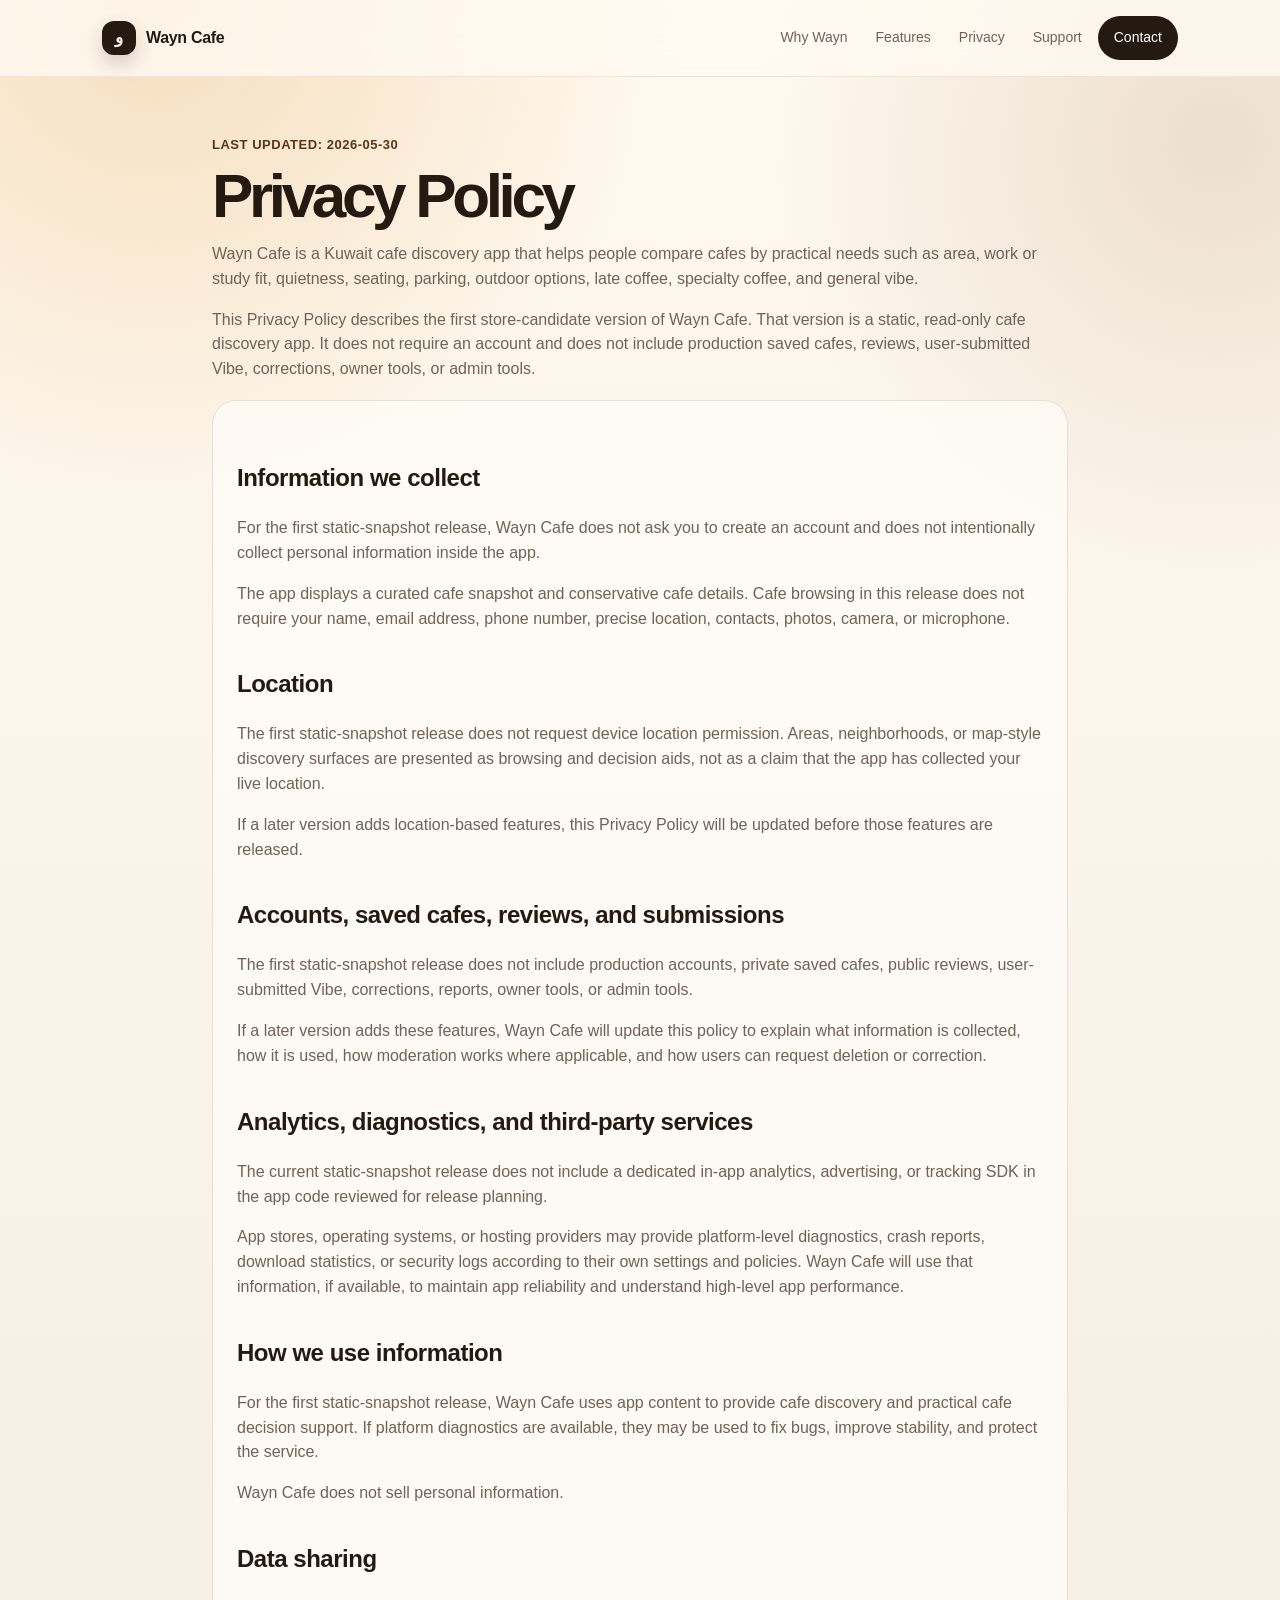
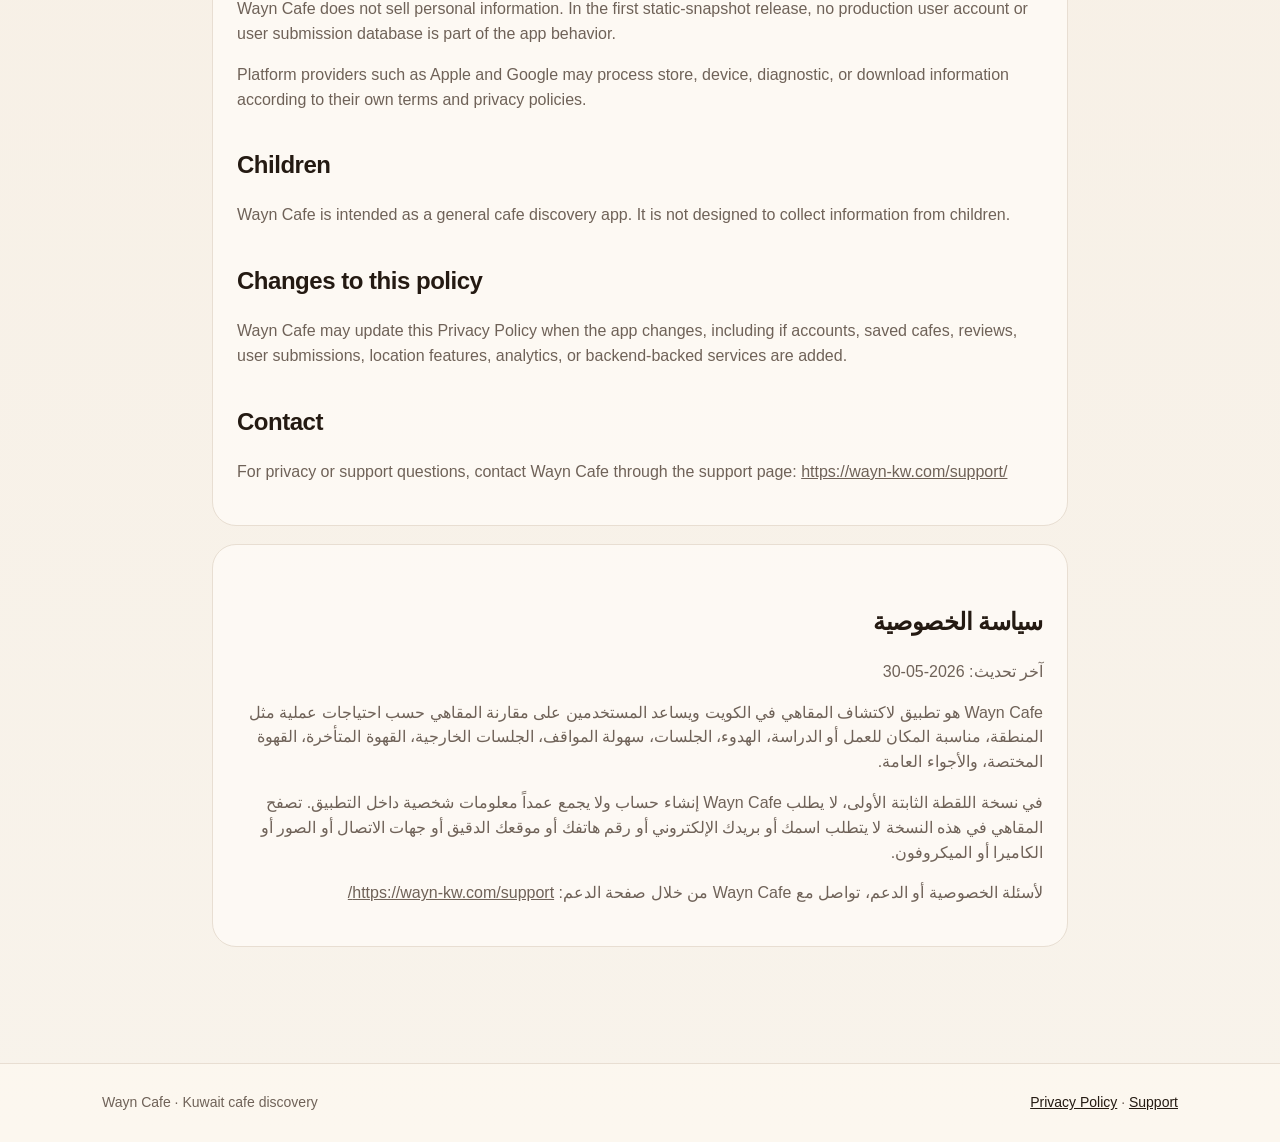
==== privacy/index.html @ e28cfc1f "Update Wayn Cafe public site" ====
<!doctype html>
<html lang="en">
<head>
  <meta charset="utf-8">
  <meta name="viewport" content="width=device-width, initial-scale=1">
  <title>Privacy Policy — Wayn Cafe</title>
  <meta name="description" content="Privacy policy for the first static-snapshot Wayn Cafe release.">
  <meta property="og:title" content="Privacy Policy — Wayn Cafe">
  <meta property="og:description" content="Privacy policy for the first static-snapshot Wayn Cafe release.">
  <meta property="og:type" content="website">
  <meta property="og:url" content="https://wayn-kw.com/privacy/">
  <link rel="canonical" href="https://wayn-kw.com/privacy/">
  <link rel="stylesheet" href="/assets/styles.css">
</head>
<body>
<a class="skip-link" href="#content">Skip to content</a>
<header class="site-header">
  <nav class="nav" aria-label="Primary">
    <a class="brand" href="/"><span class="brand-mark" aria-hidden="true">و</span><span>Wayn Cafe</span></a>
    <div class="nav-links">
      <a href="/#why">Why Wayn</a>
      <a href="/#features">Features</a>
      <a href="/privacy/">Privacy</a>
      <a href="/support/">Support</a>
      <a class="pill" href="/support/">Contact</a>
    </div>
  </nav>
</header>
<main id="content">

<section class="page">
  <div class="eyebrow">Last updated: 2026-05-30</div>
  <h1>Privacy Policy</h1>
  <p>Wayn Cafe is a Kuwait cafe discovery app that helps people compare cafes by practical needs such as area, work or study fit, quietness, seating, parking, outdoor options, late coffee, specialty coffee, and general vibe.</p>
  <p>This Privacy Policy describes the first store-candidate version of Wayn Cafe. That version is a static, read-only cafe discovery app. It does not require an account and does not include production saved cafes, reviews, user-submitted Vibe, corrections, owner tools, or admin tools.</p>
  <div class="legal-card">
    <h2>Information we collect</h2>
    <p>For the first static-snapshot release, Wayn Cafe does not ask you to create an account and does not intentionally collect personal information inside the app.</p>
    <p>The app displays a curated cafe snapshot and conservative cafe details. Cafe browsing in this release does not require your name, email address, phone number, precise location, contacts, photos, camera, or microphone.</p>
    <h2>Location</h2>
    <p>The first static-snapshot release does not request device location permission. Areas, neighborhoods, or map-style discovery surfaces are presented as browsing and decision aids, not as a claim that the app has collected your live location.</p>
    <p>If a later version adds location-based features, this Privacy Policy will be updated before those features are released.</p>
    <h2>Accounts, saved cafes, reviews, and submissions</h2>
    <p>The first static-snapshot release does not include production accounts, private saved cafes, public reviews, user-submitted Vibe, corrections, reports, owner tools, or admin tools.</p>
    <p>If a later version adds these features, Wayn Cafe will update this policy to explain what information is collected, how it is used, how moderation works where applicable, and how users can request deletion or correction.</p>
    <h2>Analytics, diagnostics, and third-party services</h2>
    <p>The current static-snapshot release does not include a dedicated in-app analytics, advertising, or tracking SDK in the app code reviewed for release planning.</p>
    <p>App stores, operating systems, or hosting providers may provide platform-level diagnostics, crash reports, download statistics, or security logs according to their own settings and policies. Wayn Cafe will use that information, if available, to maintain app reliability and understand high-level app performance.</p>
    <h2>How we use information</h2>
    <p>For the first static-snapshot release, Wayn Cafe uses app content to provide cafe discovery and practical cafe decision support. If platform diagnostics are available, they may be used to fix bugs, improve stability, and protect the service.</p>
    <p>Wayn Cafe does not sell personal information.</p>
    <h2>Data sharing</h2>
    <p>Wayn Cafe does not sell personal information. In the first static-snapshot release, no production user account or user submission database is part of the app behavior.</p>
    <p>Platform providers such as Apple and Google may process store, device, diagnostic, or download information according to their own terms and privacy policies.</p>
    <h2>Children</h2>
    <p>Wayn Cafe is intended as a general cafe discovery app. It is not designed to collect information from children.</p>
    <h2>Changes to this policy</h2>
    <p>Wayn Cafe may update this Privacy Policy when the app changes, including if accounts, saved cafes, reviews, user submissions, location features, analytics, or backend-backed services are added.</p>
    <h2>Contact</h2>
    <p>For privacy or support questions, contact Wayn Cafe through the support page: <a href="/support/">https://wayn-kw.com/support/</a></p>
  </div>
  <div class="legal-card arabic" lang="ar">
    <h2>سياسة الخصوصية</h2>
    <p>آخر تحديث: 2026-05-30</p>
    <p>Wayn Cafe هو تطبيق لاكتشاف المقاهي في الكويت ويساعد المستخدمين على مقارنة المقاهي حسب احتياجات عملية مثل المنطقة، مناسبة المكان للعمل أو الدراسة، الهدوء، الجلسات، سهولة المواقف، الجلسات الخارجية، القهوة المتأخرة، القهوة المختصة، والأجواء العامة.</p>
    <p>في نسخة اللقطة الثابتة الأولى، لا يطلب Wayn Cafe إنشاء حساب ولا يجمع عمداً معلومات شخصية داخل التطبيق. تصفح المقاهي في هذه النسخة لا يتطلب اسمك أو بريدك الإلكتروني أو رقم هاتفك أو موقعك الدقيق أو جهات الاتصال أو الصور أو الكاميرا أو الميكروفون.</p>
    <p>لأسئلة الخصوصية أو الدعم، تواصل مع Wayn Cafe من خلال صفحة الدعم: <a href="/support/">https://wayn-kw.com/support/</a></p>
  </div>
</section>

</main>
<footer class="site-footer">
  <div class="footer-inner">
    <span>Wayn Cafe · Kuwait cafe discovery</span>
    <span><a href="/privacy/">Privacy Policy</a> · <a href="/support/">Support</a></span>
  </div>
</footer>
</body>
</html>
---- assets/styles.css ----
:root {
  color-scheme: light;
  --ink: #241a12;
  --muted: #6f6258;
  --line: #e8ded2;
  --paper: #fffaf2;
  --bg: #f7f0e6;
  --card: #fffdf8;
  --coffee: #5a341d;
  --coffee-2: #8d5b35;
  --date: #0f5132;
  --cream: #f2dfc3;
  --shadow: 0 18px 60px rgba(63, 37, 18, .12);
  --radius: 26px;
}
* { box-sizing: border-box; }
html { scroll-behavior: smooth; }
body {
  margin: 0;
  font-family: ui-sans-serif, -apple-system, BlinkMacSystemFont, "Segoe UI", Inter, Arial, sans-serif;
  color: var(--ink);
  background:
    radial-gradient(circle at 12% 0%, rgba(242, 211, 169, .72), transparent 32rem),
    radial-gradient(circle at 95% 5%, rgba(167, 119, 78, .20), transparent 28rem),
    linear-gradient(180deg, #fff9ef 0%, var(--bg) 52%, #f8f3eb 100%);
  line-height: 1.55;
}
a { color: inherit; }
.skip-link { position:absolute; left:-999px; top:auto; width:1px; height:1px; overflow:hidden; }
.skip-link:focus { left: 18px; top: 18px; width: auto; height: auto; padding: 10px 12px; background: var(--ink); color: white; border-radius: 999px; z-index: 10; }
.site-header {
  position: sticky; top: 0; z-index: 5;
  backdrop-filter: blur(18px);
  background: rgba(255, 250, 242, .78);
  border-bottom: 1px solid rgba(232, 222, 210, .75);
}
.nav { max-width: 1120px; margin: 0 auto; padding: 16px 22px; display:flex; align-items:center; justify-content:space-between; gap: 18px; }
.brand { display:flex; align-items:center; gap: 10px; font-weight: 800; text-decoration:none; letter-spacing: -.02em; }
.brand-mark { width: 34px; height:34px; display:grid; place-items:center; border-radius:12px; background: var(--ink); color: #fff4e1; font-size: 17px; box-shadow: 0 8px 18px rgba(36,26,18,.18); }
.nav-links { display:flex; align-items:center; gap: 4px; flex-wrap: wrap; justify-content:flex-end; }
.nav-links a { min-height:44px; display:grid; place-items:center; padding: 0 12px; text-decoration:none; color: var(--muted); border-radius: 999px; font-size: 14px; }
.nav-links a:hover, .nav-links a:focus-visible { background: rgba(90,52,29,.08); color: var(--ink); outline:none; }
.nav-links .pill { background: var(--ink); color: white; padding-inline: 16px; }
main { overflow:hidden; }
.hero { max-width:1120px; margin:0 auto; padding: 76px 22px 42px; display:grid; grid-template-columns: minmax(0, 1fr) minmax(320px, 460px); gap: 44px; align-items:center; }
.eyebrow { color: var(--coffee); font-weight:700; letter-spacing:.04em; text-transform:uppercase; font-size:13px; }
h1 { margin: 12px 0 16px; font-size: clamp(42px, 7vw, 76px); line-height: .95; letter-spacing: -.07em; max-width: 850px; }
.lede { font-size: clamp(18px, 2vw, 22px); color: var(--muted); max-width: 680px; margin: 0 0 26px; }
.cta-row { display:flex; flex-wrap:wrap; gap:12px; align-items:center; margin-top: 26px; }
.button { min-height:48px; display:inline-flex; align-items:center; justify-content:center; gap:8px; border-radius:999px; padding: 0 18px; text-decoration:none; font-weight: 750; border:1px solid transparent; }
.button.primary { background: var(--ink); color:white; box-shadow: 0 12px 28px rgba(36,26,18,.18); }
.button.secondary { background:rgba(255,255,255,.56); border-color: var(--line); color:var(--ink); }
.hero-card { position:relative; min-height: 520px; border-radius: 38px; background: linear-gradient(145deg, #3a2114, #7b4a2a 58%, #c38b55); box-shadow: var(--shadow); overflow:hidden; border:1px solid rgba(255,255,255,.38); }
.hero-card:before { content:""; position:absolute; inset:0; background: radial-gradient(circle at 20% 20%, rgba(255,255,255,.34), transparent 15rem), linear-gradient(180deg, transparent 0 52%, rgba(36,26,18,.64)); }
.skyline { position:absolute; z-index:1; left:0; right:0; bottom:0; height: 150px; color: rgba(255,244,225,.96); }
.phone { position:absolute; z-index:2; inset: 34px 30px auto; border-radius: 34px; background: rgba(255,250,242,.94); color:var(--ink); padding:18px; box-shadow: 0 20px 70px rgba(0,0,0,.26); border: 1px solid rgba(255,255,255,.55); }
.phone-top { display:flex; justify-content:space-between; align-items:center; margin-bottom: 16px; color: var(--muted); font-size: 13px; }
.search { background:#f3eadf; border-radius: 16px; padding: 12px 14px; color: var(--muted); margin-bottom: 14px; }
.choice { background:white; border:1px solid #eee3d7; border-radius: 22px; padding: 14px; margin-top:10px; box-shadow: 0 8px 18px rgba(90,52,29,.06); }
.choice strong { display:block; }
.tags { display:flex; gap:7px; flex-wrap:wrap; margin-top:10px; }
.tag { font-size:12px; border-radius:999px; padding:5px 8px; background:#f4eadc; color:#5d4938; }
.section { max-width:1120px; margin:0 auto; padding: 54px 22px; }
.section h2 { font-size: clamp(30px, 4vw, 48px); letter-spacing:-.045em; line-height:1.04; margin:0 0 14px; }
.section-intro { color:var(--muted); font-size:18px; max-width:720px; margin:0 0 28px; }
.grid { display:grid; grid-template-columns: repeat(3, minmax(0, 1fr)); gap:16px; }
.card { background: rgba(255,253,248,.78); border:1px solid rgba(232,222,210,.86); border-radius: var(--radius); padding:22px; box-shadow: 0 10px 26px rgba(63,37,18,.055); }
.card h3 { margin:0 0 8px; font-size:20px; letter-spacing:-.02em; }
.card p { margin:0; color: var(--muted); }
.intent-list { display:flex; flex-wrap:wrap; gap:10px; margin-top: 18px; }
.intent-list span { border:1px solid var(--line); background:rgba(255,255,255,.58); border-radius:999px; padding:10px 13px; color:#4d3c2e; }
.split { display:grid; grid-template-columns: .9fr 1.1fr; gap:18px; align-items:stretch; }
.notice { background: var(--ink); color:#fff7e9; border-radius: 34px; padding: 32px; display:flex; flex-direction:column; justify-content:space-between; min-height: 310px; }
.notice p { color: rgba(255,247,233,.78); }
.arabic { direction:rtl; text-align:right; font-family: ui-sans-serif, -apple-system, BlinkMacSystemFont, "Segoe UI", Tahoma, Arial, sans-serif; }
.page { max-width: 900px; margin: 0 auto; padding: 58px 22px 80px; }
.page h1 { font-size: clamp(38px, 6vw, 62px); }
.page h2 { margin-top: 34px; font-size: 24px; letter-spacing:-.02em; }
.page p, .page li { color: var(--muted); }
.page .legal-card { background: rgba(255,253,248,.72); border: 1px solid var(--line); border-radius: 24px; padding: 24px; margin-top: 18px; }
.site-footer { border-top:1px solid var(--line); margin-top: 36px; background: rgba(255,250,242,.48); }
.footer-inner { max-width:1120px; margin:0 auto; padding:28px 22px; display:flex; justify-content:space-between; gap:18px; flex-wrap:wrap; color:var(--muted); font-size:14px; }
.footer-inner a { color:var(--ink); }
@media (max-width: 860px) {
  .hero { grid-template-columns: 1fr; padding-top: 46px; }
  .hero-card { min-height: 450px; }
  .grid, .split { grid-template-columns: 1fr; }
  .nav { align-items:flex-start; }
  .nav-links a:not(.pill) { display:none; }
}
@media (prefers-reduced-motion: reduce) { html { scroll-behavior:auto; } *, *:before, *:after { animation-duration:.001ms !important; transition-duration:.001ms !important; } }
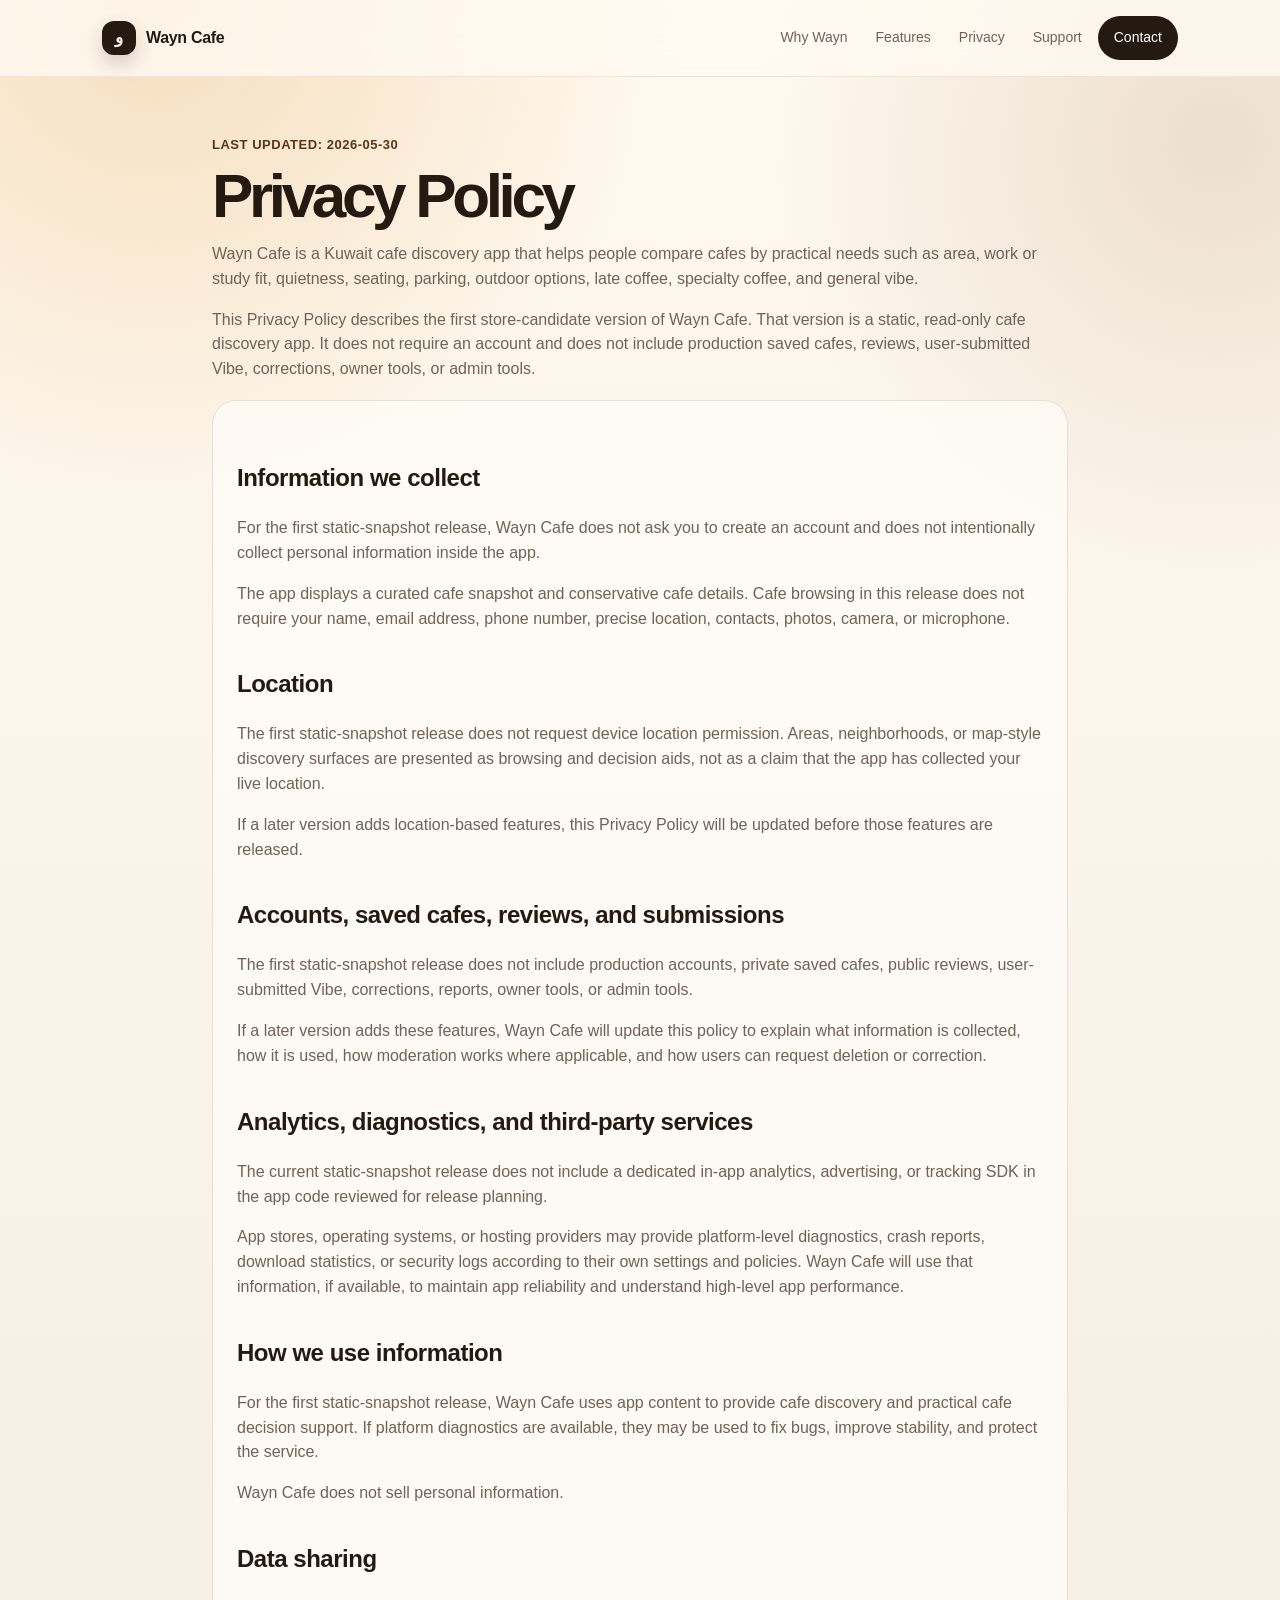
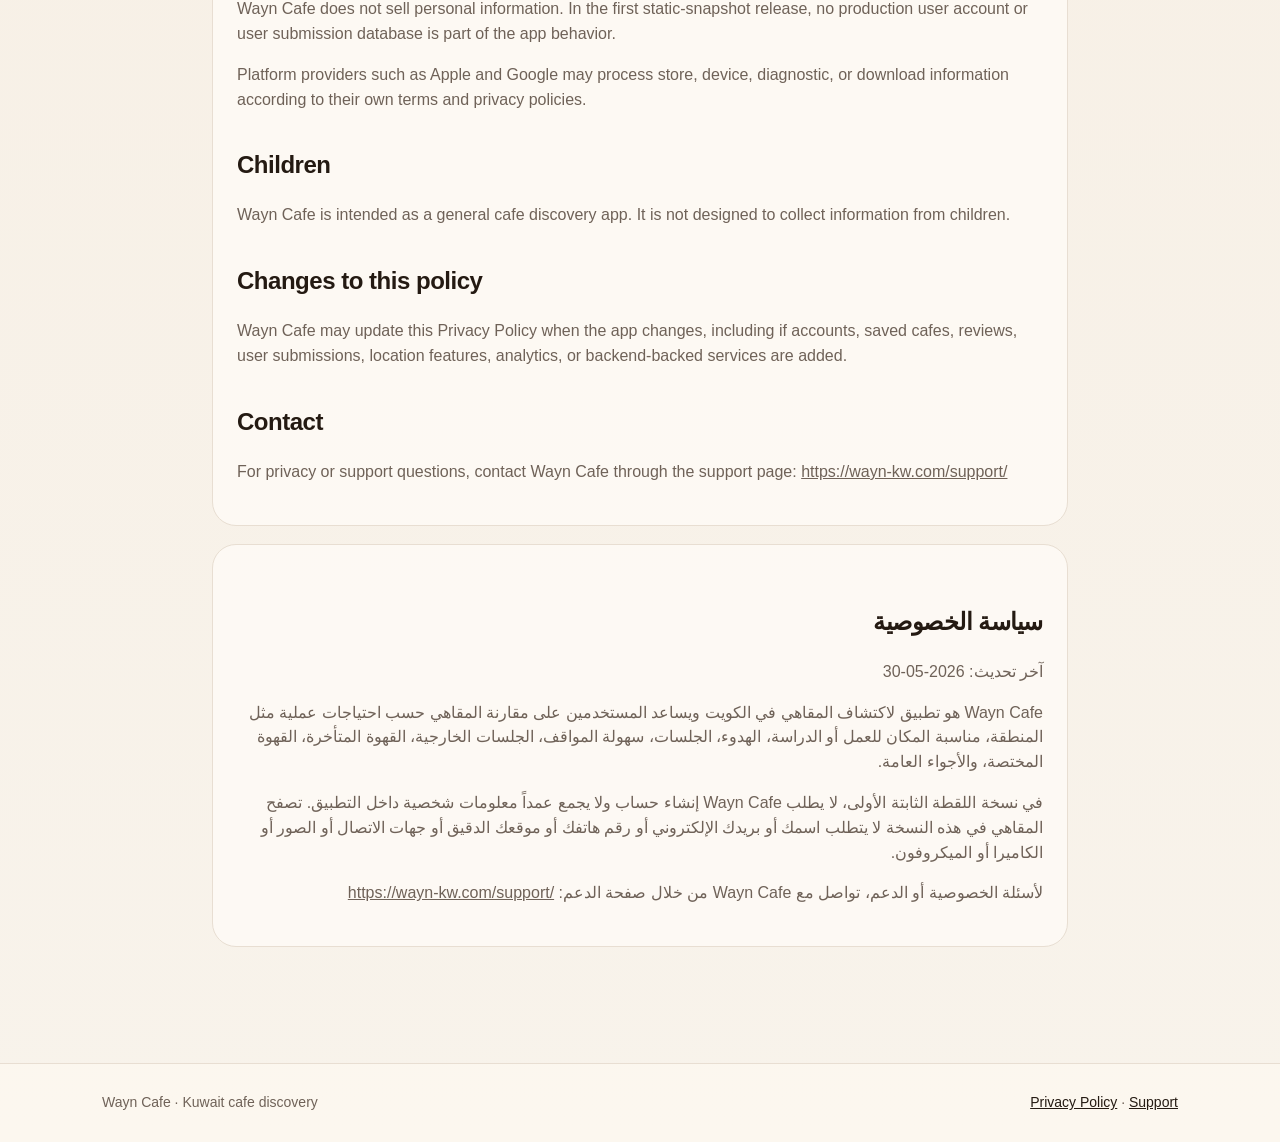
==== commit 1d96305f: "Polish policy and support RTL links" ====
--- a/privacy/index.html
+++ b/privacy/index.html
@@ -57,14 +57,14 @@
     <h2>Changes to this policy</h2>
     <p>Wayn Cafe may update this Privacy Policy when the app changes, including if accounts, saved cafes, reviews, user submissions, location features, analytics, or backend-backed services are added.</p>
     <h2>Contact</h2>
-    <p>For privacy or support questions, contact Wayn Cafe through the support page: <a href="/support/">https://wayn-kw.com/support/</a></p>
+    <p>For privacy or support questions, contact Wayn Cafe through the support page: <a href="/support/" dir="ltr">https://wayn-kw.com/support/</a></p>
   </div>
   <div class="legal-card arabic" lang="ar">
     <h2>سياسة الخصوصية</h2>
     <p>آخر تحديث: 2026-05-30</p>
     <p>Wayn Cafe هو تطبيق لاكتشاف المقاهي في الكويت ويساعد المستخدمين على مقارنة المقاهي حسب احتياجات عملية مثل المنطقة، مناسبة المكان للعمل أو الدراسة، الهدوء، الجلسات، سهولة المواقف، الجلسات الخارجية، القهوة المتأخرة، القهوة المختصة، والأجواء العامة.</p>
     <p>في نسخة اللقطة الثابتة الأولى، لا يطلب Wayn Cafe إنشاء حساب ولا يجمع عمداً معلومات شخصية داخل التطبيق. تصفح المقاهي في هذه النسخة لا يتطلب اسمك أو بريدك الإلكتروني أو رقم هاتفك أو موقعك الدقيق أو جهات الاتصال أو الصور أو الكاميرا أو الميكروفون.</p>
-    <p>لأسئلة الخصوصية أو الدعم، تواصل مع Wayn Cafe من خلال صفحة الدعم: <a href="/support/">https://wayn-kw.com/support/</a></p>
+    <p>لأسئلة الخصوصية أو الدعم، تواصل مع Wayn Cafe من خلال صفحة الدعم: <a href="/support/" dir="ltr">https://wayn-kw.com/support/</a></p>
   </div>
 </section>
 
--- a/assets/styles.css
+++ b/assets/styles.css
@@ -1,4 +1,3 @@
-
 :root {
   color-scheme: light;
   --ink: #241a12;
@@ -11,6 +10,7 @@
   --coffee-2: #8d5b35;
   --date: #0f5132;
   --cream: #f2dfc3;
+  --amber: #c4834b;
   --shadow: 0 18px 60px rgba(63, 37, 18, .12);
   --radius: 26px;
 }
@@ -25,6 +25,7 @@
     radial-gradient(circle at 95% 5%, rgba(167, 119, 78, .20), transparent 28rem),
     linear-gradient(180deg, #fff9ef 0%, var(--bg) 52%, #f8f3eb 100%);
   line-height: 1.55;
+  overflow-x: hidden;
 }
 a { color: inherit; }
 .skip-link { position:absolute; left:-999px; top:auto; width:1px; height:1px; overflow:hidden; }
@@ -43,27 +44,80 @@
 .nav-links a:hover, .nav-links a:focus-visible { background: rgba(90,52,29,.08); color: var(--ink); outline:none; }
 .nav-links .pill { background: var(--ink); color: white; padding-inline: 16px; }
 main { overflow:hidden; }
-.hero { max-width:1120px; margin:0 auto; padding: 76px 22px 42px; display:grid; grid-template-columns: minmax(0, 1fr) minmax(320px, 460px); gap: 44px; align-items:center; }
-.eyebrow { color: var(--coffee); font-weight:700; letter-spacing:.04em; text-transform:uppercase; font-size:13px; }
+.hero { max-width:1180px; margin:0 auto; padding: 72px 22px 46px; display:grid; grid-template-columns: minmax(0, .92fr) minmax(360px, 520px); gap: 48px; align-items:center; }
+.hero-copy { min-width: 0; }
+.eyebrow { color: var(--coffee); font-weight:800; letter-spacing:.04em; text-transform:uppercase; font-size:13px; }
 h1 { margin: 12px 0 16px; font-size: clamp(42px, 7vw, 76px); line-height: .95; letter-spacing: -.07em; max-width: 850px; }
-.lede { font-size: clamp(18px, 2vw, 22px); color: var(--muted); max-width: 680px; margin: 0 0 26px; }
-.cta-row { display:flex; flex-wrap:wrap; gap:12px; align-items:center; margin-top: 26px; }
+.lede { font-size: clamp(18px, 2vw, 22px); color: var(--muted); max-width: 680px; margin: 0 0 22px; }
+.area-strip { display:inline-flex; align-items:center; gap:10px; margin: 4px 0 8px; padding: 11px 14px; border:1px solid var(--line); border-radius:999px; background:rgba(255,253,248,.72); color:#4f4035; font-weight:750; font-size:14px; }
+.area-dot { width:9px; height:9px; border-radius:50%; background: var(--date); box-shadow:0 0 0 5px rgba(15,81,50,.11); }
+.cta-row { display:flex; flex-wrap:wrap; gap:12px; align-items:center; margin-top: 22px; }
 .button { min-height:48px; display:inline-flex; align-items:center; justify-content:center; gap:8px; border-radius:999px; padding: 0 18px; text-decoration:none; font-weight: 750; border:1px solid transparent; }
 .button.primary { background: var(--ink); color:white; box-shadow: 0 12px 28px rgba(36,26,18,.18); }
 .button.secondary { background:rgba(255,255,255,.56); border-color: var(--line); color:var(--ink); }
-.hero-card { position:relative; min-height: 520px; border-radius: 38px; background: linear-gradient(145deg, #3a2114, #7b4a2a 58%, #c38b55); box-shadow: var(--shadow); overflow:hidden; border:1px solid rgba(255,255,255,.38); }
-.hero-card:before { content:""; position:absolute; inset:0; background: radial-gradient(circle at 20% 20%, rgba(255,255,255,.34), transparent 15rem), linear-gradient(180deg, transparent 0 52%, rgba(36,26,18,.64)); }
-.skyline { position:absolute; z-index:1; left:0; right:0; bottom:0; height: 150px; color: rgba(255,244,225,.96); }
-.phone { position:absolute; z-index:2; inset: 34px 30px auto; border-radius: 34px; background: rgba(255,250,242,.94); color:var(--ink); padding:18px; box-shadow: 0 20px 70px rgba(0,0,0,.26); border: 1px solid rgba(255,255,255,.55); }
-.phone-top { display:flex; justify-content:space-between; align-items:center; margin-bottom: 16px; color: var(--muted); font-size: 13px; }
-.search { background:#f3eadf; border-radius: 16px; padding: 12px 14px; color: var(--muted); margin-bottom: 14px; }
-.choice { background:white; border:1px solid #eee3d7; border-radius: 22px; padding: 14px; margin-top:10px; box-shadow: 0 8px 18px rgba(90,52,29,.06); }
-.choice strong { display:block; }
-.tags { display:flex; gap:7px; flex-wrap:wrap; margin-top:10px; }
-.tag { font-size:12px; border-radius:999px; padding:5px 8px; background:#f4eadc; color:#5d4938; }
+.product-showcase { position:relative; min-height: 760px; border-radius: 40px; background: linear-gradient(145deg, #3a2114, #7b4a2a 58%, #c38b55); box-shadow: var(--shadow); overflow:hidden; border:1px solid rgba(255,255,255,.38); display:grid; place-items:center; padding:28px; }
+.product-showcase:before { content:""; position:absolute; inset:0; background: radial-gradient(circle at 24% 8%, rgba(255,255,255,.36), transparent 15rem), radial-gradient(circle at 80% 20%, rgba(255,225,184,.28), transparent 18rem), linear-gradient(180deg, transparent 0 54%, rgba(36,26,18,.68)); }
+.product-showcase:after { content:""; position:absolute; z-index:1; inset-inline:0; bottom:0; height:130px; color: rgba(255,244,225,.96); background: currentColor; clip-path: polygon(0 78%,5% 78%,5% 62%,9% 62%,9% 78%,15% 78%,15% 45%,19% 45%,19% 78%,25% 78%,25% 58%,29% 58%,29% 78%,34% 78%,34% 30%,38% 10%,42% 30%,42% 78%,48% 78%,48% 52%,52% 52%,52% 78%,58% 78%,58% 38%,62% 38%,62% 78%,68% 78%,68% 56%,72% 56%,72% 78%,78% 78%,78% 24%,80% 24%,80% 5%,84% 5%,84% 24%,87% 24%,87% 78%,93% 78%,93% 50%,97% 50%,97% 78%,100% 78%,100% 100%,0 100%); }
+.app-phone { position:relative; z-index:2; width:min(100%, 390px); height: 704px; background:#f8f1e8; border:8px solid #17100d; border-radius:42px; box-shadow:0 26px 76px rgba(0,0,0,.25); overflow:hidden; display:flex; flex-direction:column; }
+.phone-island { position:absolute; z-index:3; top:11px; left:50%; transform:translateX(-50%); width:118px; height:33px; border-radius:28px; background:#080706; }
+.phone-status { height:44px; display:flex; justify-content:space-between; align-items:center; padding:0 22px; font-size:13px; font-weight:850; }
+.phone-screen { flex:1; min-height:0; overflow:auto; padding: 18px 14px 12px; scrollbar-width: none; }
+.phone-screen::-webkit-scrollbar, .chip-rail::-webkit-scrollbar, .weekly-rail::-webkit-scrollbar { display:none; }
+.phone-topbar { display:flex; align-items:center; justify-content:space-between; gap:12px; margin-bottom:9px; }
+.area-heading small { display:block; color:#8a6a51; font-weight:900; font-size:10px; letter-spacing:.11em; text-transform:uppercase; margin-bottom:5px; }
+.area-heading strong { display:block; font-size:23px; line-height:1.02; letter-spacing:-.055em; }
+.language-pill { min-width:44px; min-height:44px; border-radius:22px; display:grid; place-items:center; background:#fffaf2; border:1px solid #e1d0bd; color:#6f4328; font-weight:950; }
+.context-row { display:flex; align-items:center; gap:8px; margin:0 0 8px; padding:8px 11px; border-radius:17px; background:#fffaf2; border:1px solid #e1d2c2; color:#5d5047; font-size:12px; font-weight:800; }
+.chip-rail { display:flex; gap:8px; overflow-x:auto; scroll-snap-type:x proximity; -webkit-overflow-scrolling:touch; padding: 1px 0 8px; }
+.chip { scroll-snap-align:start; min-height:36px; white-space:nowrap; display:inline-flex; align-items:center; justify-content:center; border-radius:999px; padding:0 12px; background:#fffaf2; border:1px solid #e3d2bf; color:#6a5646; font-size:12px; font-weight:850; }
+.chip.active { background:#261812; color:#fff5e7; border-color:#261812; }
+.featured-pick { overflow:hidden; border-radius:24px; background:#fffdf7; border:1px solid #e4d3bf; box-shadow:0 17px 36px rgba(75,47,27,.12); margin-bottom:11px; }
+.feature-art { min-height:48px; background:linear-gradient(145deg,#7a4728,#c68b55 62%,#f0cf9d); position:relative; color:white; display:flex; align-items:flex-start; justify-content:space-between; gap:8px; padding:9px; font-size:10px; font-weight:900; text-transform:uppercase; letter-spacing:.06em; }
+.feature-art:after { content:""; position:absolute; inset:auto 0 0; height:54px; background:linear-gradient(180deg,transparent,rgba(31,18,10,.56)); }
+.feature-art span { position:relative; z-index:1; align-self:flex-start; padding:6px 8px; border-radius:999px; background:rgba(24,13,8,.34); backdrop-filter: blur(8px); }
+.feature-art span:last-child { align-self:flex-start; }
+.feature-body { padding:11px; }
+.cafe-name { display:flex; align-items:center; justify-content:space-between; gap:12px; font-size:18px; letter-spacing:-.03em; }
+.meta { margin:2px 0 0; color:#806d5d; font-size:12px; }
+.why { margin:5px 0 0; color:#3e3026; font-size:13px; font-weight:750; }
+.mini-tags { display:flex; flex-wrap:wrap; gap:6px; margin-top:8px; }
+.mini-tags span { border-radius:999px; background:#f3eadf; color:#5e4938; padding:5px 8px; font-size:11px; font-weight:800; }
+.section-title { display:flex; align-items:flex-end; justify-content:space-between; gap:12px; margin: 9px 0 7px; }
+.section-title h2 { margin:0; font-size:16px; letter-spacing:-.025em; line-height:1.08; }
+.section-title h2 span { display:block; color:#9a6f48; text-transform:uppercase; letter-spacing:.1em; font-size:9px; margin-bottom:4px; }
+.section-title > span { color:#8b5b38; font-size:12px; font-weight:900; }
+.weekly-rail { display:flex; gap:10px; overflow-x:auto; scroll-snap-type:x proximity; -webkit-overflow-scrolling:touch; padding-bottom:4px; }
+.weekly-card { flex:0 0 138px; scroll-snap-align:start; background:#fffdf8; border:1px solid #e5d5c4; border-radius:18px; padding:7px; display:grid; grid-template-columns:34px minmax(0,1fr); column-gap:7px; align-items:center; }
+.weekly-art { width:34px; height:34px; border-radius:12px; background:linear-gradient(145deg,#704325,#d19a63); margin-bottom:0; display:flex; align-items:flex-start; justify-content:flex-start; padding:5px; color:white; }
+.weekly-art span, .thumb span { border-radius:999px; background:rgba(34,20,13,.46); padding:4px 6px; font-size:10px; font-weight:950; }
+.weekly-card strong { display:block; font-size:12px; line-height:1.18; }
+.weekly-card small { display:block; margin-top:4px; color:#806d5d; font-size:10px; line-height:1.25; }
+.nearby-list { display:grid; gap:7px; }
+.nearby-card { display:grid; grid-template-columns:44px minmax(0,1fr) auto; gap:9px; align-items:center; background:#fffdf8; border:1px solid #e5d5c4; border-radius:18px; padding:7px; }
+.thumb { width:44px; height:44px; border-radius:14px; background:linear-gradient(145deg,#8c5430,#d5a36d); display:flex; align-items:flex-start; justify-content:flex-start; padding:5px; color:white; }
+.nearby-card strong { font-size:13px; }
+.nearby-card p { margin:1px 0 0; color:#806d5d; font-size:11px; }
+.nearby-card small { display:block; color:#4b3a2e; font-size:11px; font-weight:700; white-space:nowrap; overflow:hidden; text-overflow:ellipsis; }
+.refine-panel { margin-top:8px; border-radius:18px; padding:8px; background:#efe1d0; border:1px solid #decbb8; }
+.refine-panel h3 { margin:0 0 8px; font-size:14px; letter-spacing:-.02em; }
+.decision-note { margin:11px 0 0; padding:11px; border-radius:18px; background:rgba(36,26,18,.07); color:#6e5c4d; font-size:11px; line-height:1.35; }
+.tabbar { flex:0 0 58px; border-top:1px solid #e6d6c4; background:rgba(255,250,242,.94); display:grid; grid-template-columns:repeat(4,1fr); align-items:center; padding:5px 10px 7px; }
+.tabbar span { display:grid; place-items:center; gap:2px; color:#8b7868; font-size:16px; }
+.tabbar span:first-child { color:#281a13; }
+.tabbar b { font-size:10px; }
 .section { max-width:1120px; margin:0 auto; padding: 54px 22px; }
 .section h2 { font-size: clamp(30px, 4vw, 48px); letter-spacing:-.045em; line-height:1.04; margin:0 0 14px; }
 .section-intro { color:var(--muted); font-size:18px; max-width:720px; margin:0 0 28px; }
+.bilingual-section { display:grid; grid-template-columns: .9fr 1.1fr; align-items:stretch; gap:20px; }
+.arabic-panel { border-radius:34px; padding:28px; background:linear-gradient(145deg,#fffdf8,#f2e0c9); border:1px solid rgba(216,195,170,.9); box-shadow:0 16px 42px rgba(63,37,18,.08); font-family: ui-sans-serif, -apple-system, BlinkMacSystemFont, "Segoe UI", Tahoma, Arial, sans-serif; text-align:right; }
+.arabic-panel small { display:block; color:#8a6a51; font-weight:900; letter-spacing:.02em; margin-bottom:7px; }
+.arabic-panel h3 { margin:0; font-size:34px; line-height:1.08; letter-spacing:-.04em; }
+.arabic-panel p { color:#5c4a3b; font-size:18px; }
+.arabic-chips { display:flex; flex-wrap:wrap; gap:8px; margin:18px 0; }
+.arabic-chips span { min-height:40px; display:inline-flex; align-items:center; border-radius:999px; padding:0 13px; background:#fffaf2; border:1px solid #e1d0bd; font-weight:800; color:#5e4938; }
+.arabic-card { display:grid; gap:4px; background:#241a12; color:#fff4e1; border-radius:22px; padding:18px; }
+.arabic-card span { color:rgba(255,244,225,.78); }
+.arabic-note { font-size:14px !important; margin-bottom:0; }
 .grid { display:grid; grid-template-columns: repeat(3, minmax(0, 1fr)); gap:16px; }
 .card { background: rgba(255,253,248,.78); border:1px solid rgba(232,222,210,.86); border-radius: var(--radius); padding:22px; box-shadow: 0 10px 26px rgba(63,37,18,.055); }
 .card h3 { margin:0 0 8px; font-size:20px; letter-spacing:-.02em; }
@@ -82,11 +136,32 @@
 .site-footer { border-top:1px solid var(--line); margin-top: 36px; background: rgba(255,250,242,.48); }
 .footer-inner { max-width:1120px; margin:0 auto; padding:28px 22px; display:flex; justify-content:space-between; gap:18px; flex-wrap:wrap; color:var(--muted); font-size:14px; }
 .footer-inner a { color:var(--ink); }
-@media (max-width: 860px) {
+@media (max-width: 980px) {
   .hero { grid-template-columns: 1fr; padding-top: 46px; }
-  .hero-card { min-height: 450px; }
-  .grid, .split { grid-template-columns: 1fr; }
+  .product-showcase { min-height: 690px; }
+  .bilingual-section, .grid, .split { grid-template-columns: 1fr; }
+}
+@media (max-width: 620px) {
   .nav { align-items:flex-start; }
   .nav-links a:not(.pill) { display:none; }
+  h1 { font-size: clamp(34px, 10.5vw, 40px); letter-spacing: -.075em; }
+  .lede { font-size: 18px; max-width: 320px; }
+  .hero { padding-inline:16px; gap:28px; overflow:hidden; }
+  .hero-copy, .bilingual-section, .section > * { max-width: 320px; }
+  .product-showcase { max-width: 320px; }
+  .product-showcase { width:100%; margin-inline:0; padding:12px; min-height: 650px; border-radius:32px; }
+  .app-phone { width:min(100%, 274px); height: 626px; border-width:6px; border-radius:36px; }
+  .phone-screen { padding-inline:12px; }
+  .area-heading strong { font-size:23px; }
+  .section { padding-inline:16px; }
+  .section h2 { font-size: clamp(26px, 7.5vw, 32px); max-width: 320px; }
+  .feature-grid { grid-template-columns:1fr; }
+  .arabic-panel { padding:22px; }
+  .arabic-panel h3 { font-size:30px; }
+}
+@media (max-width: 360px) {
+  .app-phone { height: 650px; }
+  .nearby-card { grid-template-columns:46px minmax(0,1fr) auto; }
+  .thumb { width:46px; height:46px; }
 }
 @media (prefers-reduced-motion: reduce) { html { scroll-behavior:auto; } *, *:before, *:after { animation-duration:.001ms !important; transition-duration:.001ms !important; } }
